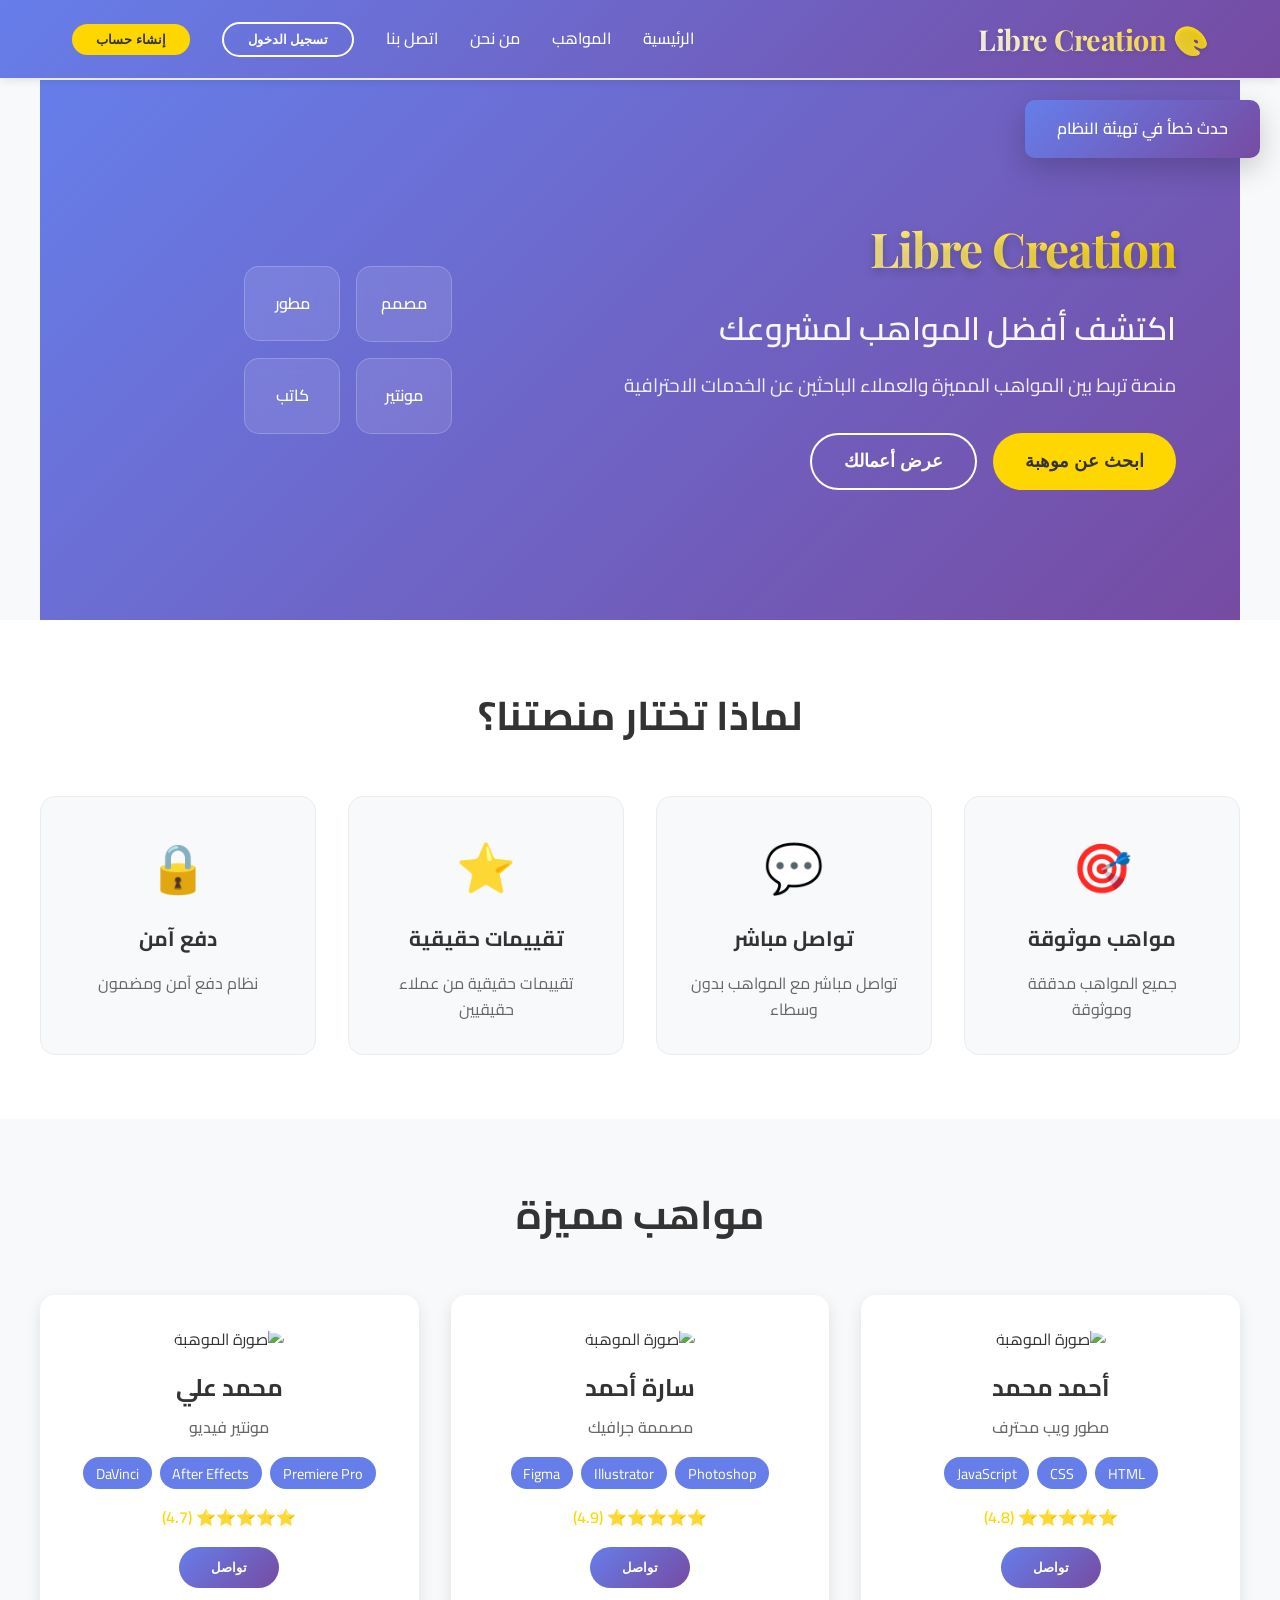
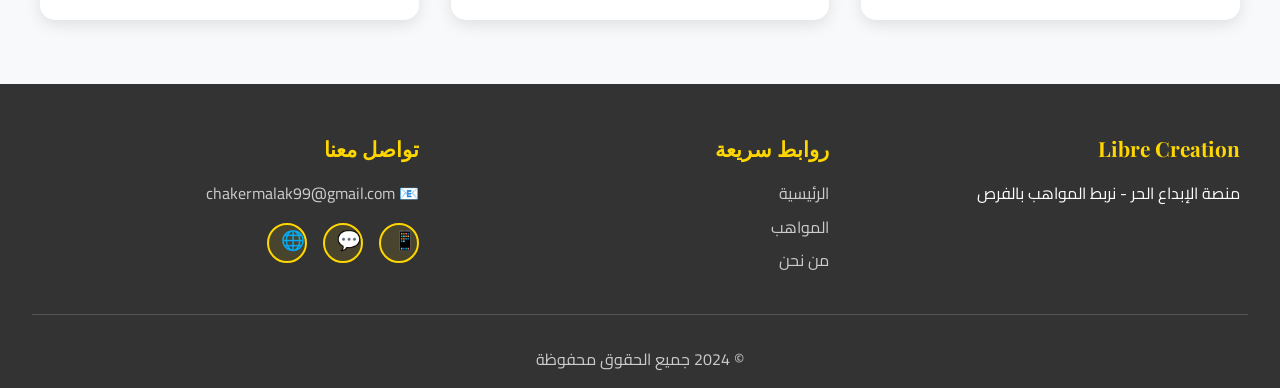
==== index.html @ 0668e9db "Implement professional Supabase database system with real authentication" ====
<!DOCTYPE html>
<html lang="ar" dir="rtl">
<head>
    <meta charset="UTF-8">
    <meta name="viewport" content="width=device-width, initial-scale=1.0">
    <title>Libre Creation - منصة الإبداع الحر</title>
    <link rel="stylesheet" href="styles.css">
    <link href="https://fonts.googleapis.com/css2?family=Tajawal:wght@300;400;500;700&family=Cairo:wght@400;600;700&family=Playfair+Display:wght@400;700&family=Poppins:wght@300;400;600;700&display=swap" rel="stylesheet">
    <!-- Supabase SDK -->
    <script src="https://unpkg.com/@supabase/supabase-js@2"></script>
</head>
<body>
    <!-- Header -->
    <header class="header">
        <nav class="navbar">
            <div class="logo">
                <h2 class="brand-name">🎨 Libre Creation</h2>
            </div>
            <div class="nav-links">
                <a href="#home">الرئيسية</a>
                <a href="#talents">المواهب</a>
                <a href="#about">من نحن</a>
                <a href="#contact">اتصل بنا</a>
                <button class="btn-login">تسجيل الدخول</button>
                <button class="btn-signup">إنشاء حساب</button>
            </div>
        </nav>
    </header>

    <!-- Hero Section -->
    <section id="home" class="hero">
        <div class="hero-content">
            <h1 class="hero-title">Libre Creation</h1>
            <h2 class="hero-subtitle">اكتشف أفضل المواهب لمشروعك</h2>
            <p>منصة تربط بين المواهب المميزة والعملاء الباحثين عن الخدمات الاحترافية</p>
            <div class="hero-buttons">
                <button class="btn-primary">ابحث عن موهبة</button>
                <button class="btn-secondary">عرض أعمالك</button>
            </div>
        </div>
        <div class="hero-image">
            <div class="talent-cards">
                <div class="talent-card">مصمم</div>
                <div class="talent-card">مطور</div>
                <div class="talent-card">مونتير</div>
                <div class="talent-card">كاتب</div>
            </div>
        </div>
    </section>

    <!-- Features Section -->
    <section class="features">
        <h2>لماذا تختار منصتنا؟</h2>
        <div class="features-grid">
            <div class="feature-card">
                <div class="feature-icon">🎯</div>
                <h3>مواهب موثوقة</h3>
                <p>جميع المواهب مدققة وموثوقة</p>
            </div>
            <div class="feature-card">
                <div class="feature-icon">💬</div>
                <h3>تواصل مباشر</h3>
                <p>تواصل مباشر مع المواهب بدون وسطاء</p>
            </div>
            <div class="feature-card">
                <div class="feature-icon">⭐</div>
                <h3>تقييمات حقيقية</h3>
                <p>تقييمات حقيقية من عملاء حقيقيين</p>
            </div>
            <div class="feature-card">
                <div class="feature-icon">🔒</div>
                <h3>دفع آمن</h3>
                <p>نظام دفع آمن ومضمون</p>
            </div>
        </div>
    </section>

    <!-- Talents Section -->
    <section id="talents" class="talents">
        <h2>مواهب مميزة</h2>
        <div class="talents-grid">
            <div class="talent-profile">
                <img src="https://via.placeholder.com/150" alt="صورة الموهبة">
                <h3>أحمد محمد</h3>
                <p class="talent-title">مطور ويب محترف</p>
                <div class="talent-skills">
                    <span>HTML</span>
                    <span>CSS</span>
                    <span>JavaScript</span>
                </div>
                <div class="talent-rating">
                    ⭐⭐⭐⭐⭐ (4.8)
                </div>
                <button class="btn-contact">تواصل</button>
            </div>
            <div class="talent-profile">
                <img src="https://via.placeholder.com/150" alt="صورة الموهبة">
                <h3>سارة أحمد</h3>
                <p class="talent-title">مصممة جرافيك</p>
                <div class="talent-skills">
                    <span>Photoshop</span>
                    <span>Illustrator</span>
                    <span>Figma</span>
                </div>
                <div class="talent-rating">
                    ⭐⭐⭐⭐⭐ (4.9)
                </div>
                <button class="btn-contact">تواصل</button>
            </div>
            <div class="talent-profile">
                <img src="https://via.placeholder.com/150" alt="صورة الموهبة">
                <h3>محمد علي</h3>
                <p class="talent-title">مونتير فيديو</p>
                <div class="talent-skills">
                    <span>Premiere Pro</span>
                    <span>After Effects</span>
                    <span>DaVinci</span>
                </div>
                <div class="talent-rating">
                    ⭐⭐⭐⭐⭐ (4.7)
                </div>
                <button class="btn-contact">تواصل</button>
            </div>
        </div>
    </section>

    <!-- Footer -->
    <footer class="footer">
        <div class="footer-content">
            <div class="footer-section">
                <h3>Libre Creation</h3>
                <p>منصة الإبداع الحر - نربط المواهب بالفرص</p>
            </div>
            <div class="footer-section">
                <h3>روابط سريعة</h3>
                <a href="#home">الرئيسية</a>
                <a href="#talents">المواهب</a>
                <a href="#about">من نحن</a>
            </div>
            <div class="footer-section">
                <h3>تواصل معنا</h3>
                <div class="contact-info">
                    <p>📧 chakermalak99@gmail.com</p>
                    <div class="social-links">
                        <a href="#" class="social-link">📱</a>
                        <a href="#" class="social-link">💬</a>
                        <a href="#" class="social-link">🌐</a>
                    </div>
                </div>
            </div>
        </div>
        <div class="footer-bottom">
            <p>&copy; 2024 جميع الحقوق محفوظة</p>
        </div>
    </footer>

    <!-- Supabase Configuration -->
    <script>
        // تكوين Supabase
        const SUPABASE_URL = 'https://cgyqryrkaxcyeqwxoskv.supabase.co';
        const SUPABASE_ANON_KEY = 'eyJhbGciOiJIUzI1NiIsInR5cCI6IkpXVCJ9.eyJpc3MiOiJzdXBhYmFzZSIsInJlZiI6ImNneXFyeXJrYXhjeWVxd29zayIsImFsZyI6ImhsMjU2IiwiaWF0IjoxNzA0MTA5MjEsImV4cCI6MjA0NDQ4MjkwMX0.vZWqpvP1W-elsvkPiDT-tk3wtqEQI7NwZUET16wJnTU';

        // تهيئة Supabase
        const { createClient } = supabase;
        window.supabase = createClient(SUPABASE_URL, SUPABASE_ANON_KEY);
        
        console.log('Supabase initialized successfully');
    </script>

    <script src="script-supabase.js"></script>
</body>
</html>
---- styles.css ----
/* إعدادات أساسية */
* {
    margin: 0;
    padding: 0;
    box-sizing: border-box;
}

body {
    font-family: 'Cairo', 'Tajawal', sans-serif;
    line-height: 1.6;
    color: #333;
    background-color: #f8f9fa;
}

/* Header */
.header {
    background: linear-gradient(135deg, #667eea 0%, #764ba2 100%);
    padding: 1rem 0;
    position: fixed;
    width: 100%;
    top: 0;
    z-index: 1000;
    box-shadow: 0 2px 10px rgba(0,0,0,0.1);
}

.navbar {
    max-width: 1200px;
    margin: 0 auto;
    padding: 0 2rem;
    display: flex;
    justify-content: space-between;
    align-items: center;
}

.logo h2 {
    color: white;
    font-size: 1.8rem;
}

.brand-name {
    font-family: 'Playfair Display', 'Poppins', serif;
    font-weight: 700;
    letter-spacing: -0.5px;
    background: linear-gradient(45deg, #ffffff, #ffd700);
    -webkit-background-clip: text;
    -webkit-text-fill-color: transparent;
    background-clip: text;
    text-shadow: 0 2px 4px rgba(0,0,0,0.1);
    display: inline-flex;
    align-items: center;
    gap: 0.5rem;
    animation: creativeGlow 3s ease-in-out infinite;
}

@keyframes creativeGlow {
    0%, 100% {
        filter: brightness(1);
        transform: scale(1);
    }
    50% {
        filter: brightness(1.2);
        transform: scale(1.05);
    }
}

.nav-links {
    display: flex;
    align-items: center;
    gap: 2rem;
}

.nav-links a {
    color: white;
    text-decoration: none;
    font-weight: 500;
    transition: color 0.3s;
}

.nav-links a:hover {
    color: #ffd700;
}

.btn-login, .btn-signup {
    padding: 0.5rem 1.5rem;
    border: none;
    border-radius: 25px;
    cursor: pointer;
    font-weight: 600;
    transition: all 0.3s;
}

.btn-login {
    background: transparent;
    color: white;
    border: 2px solid white;
}

.btn-login:hover {
    background: white;
    color: #667eea;
}

.btn-signup {
    background: #ffd700;
    color: #333;
}

.btn-signup:hover {
    background: #ffed4e;
    transform: translateY(-2px);
}

/* Hero Section */
.hero {
    margin-top: 80px;
    padding: 4rem 2rem;
    background: linear-gradient(135deg, #667eea 0%, #764ba2 100%);
    min-height: 60vh;
    display: flex;
    align-items: center;
    justify-content: space-between;
    max-width: 1200px;
    margin-left: auto;
    margin-right: auto;
}

.hero-content {
    flex: 1;
    color: white;
    padding-right: 2rem;
}

.hero-content h1 {
    font-size: 3rem;
    margin-bottom: 1rem;
    font-weight: 700;
}

.hero-title {
    font-family: 'Playfair Display', 'Poppins', serif;
    font-size: 4rem;
    font-weight: 700;
    background: linear-gradient(45deg, #ffffff, #ffd700);
    -webkit-background-clip: text;
    -webkit-text-fill-color: transparent;
    background-clip: text;
    text-shadow: 0 4px 8px rgba(0,0,0,0.2);
    margin-bottom: 0.5rem;
    letter-spacing: -1px;
}

.hero-subtitle {
    font-size: 2rem;
    font-weight: 600;
    color: #ffffff;
    margin-bottom: 1rem;
    opacity: 0.95;
}

.hero-content p {
    font-size: 1.2rem;
    margin-bottom: 2rem;
    opacity: 0.9;
}

.hero-buttons {
    display: flex;
    gap: 1rem;
}

.btn-primary, .btn-secondary {
    padding: 1rem 2rem;
    border: none;
    border-radius: 30px;
    font-size: 1.1rem;
    font-weight: 600;
    cursor: pointer;
    transition: all 0.3s;
}

.btn-primary {
    background: #ffd700;
    color: #333;
}

.btn-primary:hover {
    background: #ffed4e;
    transform: translateY(-3px);
    box-shadow: 0 10px 20px rgba(255, 215, 0, 0.3);
}

.btn-secondary {
    background: transparent;
    color: white;
    border: 2px solid white;
}

.btn-secondary:hover {
    background: white;
    color: #667eea;
}

.hero-image {
    flex: 1;
    display: flex;
    justify-content: center;
    align-items: center;
}

.talent-cards {
    display: grid;
    grid-template-columns: repeat(2, 1fr);
    gap: 1rem;
}

.talent-card {
    background: rgba(255, 255, 255, 0.1);
    backdrop-filter: blur(10px);
    padding: 1.5rem;
    border-radius: 15px;
    text-align: center;
    color: white;
    font-weight: 600;
    border: 1px solid rgba(255, 255, 255, 0.2);
    transition: all 0.3s;
}

.talent-card:hover {
    transform: translateY(-5px);
    background: rgba(255, 255, 255, 0.2);
}

/* Features Section */
.features {
    padding: 4rem 2rem;
    background: white;
    text-align: center;
}

.features h2 {
    font-size: 2.5rem;
    margin-bottom: 3rem;
    color: #333;
}

.features-grid {
    display: grid;
    grid-template-columns: repeat(auto-fit, minmax(250px, 1fr));
    gap: 2rem;
    max-width: 1200px;
    margin: 0 auto;
}

.feature-card {
    padding: 2rem;
    border-radius: 15px;
    background: #f8f9fa;
    transition: all 0.3s;
    border: 1px solid #e9ecef;
}

.feature-card:hover {
    transform: translateY(-10px);
    box-shadow: 0 15px 30px rgba(0,0,0,0.1);
    background: white;
}

.feature-icon {
    font-size: 3rem;
    margin-bottom: 1rem;
}

.feature-card h3 {
    font-size: 1.3rem;
    margin-bottom: 1rem;
    color: #333;
}

.feature-card p {
    color: #666;
    line-height: 1.6;
}

/* Talents Section */
.talents {
    padding: 4rem 2rem;
    background: #f8f9fa;
}

.talents h2 {
    font-size: 2.5rem;
    margin-bottom: 3rem;
    text-align: center;
    color: #333;
}

.talents-grid {
    display: grid;
    grid-template-columns: repeat(auto-fit, minmax(300px, 1fr));
    gap: 2rem;
    max-width: 1200px;
    margin: 0 auto;
}

.talent-profile {
    background: white;
    border-radius: 15px;
    padding: 2rem;
    text-align: center;
    box-shadow: 0 5px 15px rgba(0,0,0,0.1);
    transition: all 0.3s;
}

.talent-profile:hover {
    transform: translateY(-5px);
    box-shadow: 0 15px 30px rgba(0,0,0,0.15);
}

.talent-profile img {
    width: 150px;
    height: 150px;
    border-radius: 50%;
    margin-bottom: 1rem;
    object-fit: cover;
}

.talent-profile h3 {
    font-size: 1.5rem;
    margin-bottom: 0.5rem;
    color: #333;
}

.talent-title {
    color: #666;
    margin-bottom: 1rem;
    font-weight: 500;
}

.talent-skills {
    display: flex;
    justify-content: center;
    gap: 0.5rem;
    margin-bottom: 1rem;
    flex-wrap: wrap;
}

.talent-skills span {
    background: #667eea;
    color: white;
    padding: 0.3rem 0.8rem;
    border-radius: 20px;
    font-size: 0.9rem;
}

.talent-rating {
    margin-bottom: 1rem;
    color: #ffd700;
    font-weight: 600;
}

.btn-contact {
    background: linear-gradient(135deg, #667eea 0%, #764ba2 100%);
    color: white;
    border: none;
    padding: 0.8rem 2rem;
    border-radius: 25px;
    cursor: pointer;
    font-weight: 600;
    transition: all 0.3s;
}

.btn-contact:hover {
    transform: translateY(-2px);
    box-shadow: 0 10px 20px rgba(102, 126, 234, 0.3);
}

/* Footer */
.footer {
    background: #333;
    color: white;
    padding: 3rem 2rem 1rem;
}

.footer-content {
    max-width: 1200px;
    margin: 0 auto;
    display: grid;
    grid-template-columns: repeat(auto-fit, minmax(250px, 1fr));
    gap: 2rem;
    margin-bottom: 2rem;
}

.footer-section h3 {
    margin-bottom: 1rem;
    color: #ffd700;
    font-family: 'Playfair Display', 'Poppins', serif;
    font-weight: 700;
    font-size: 1.3rem;
}

.footer-section a {
    display: block;
    color: #ccc;
    text-decoration: none;
    margin-bottom: 0.5rem;
    transition: color 0.3s;
}

.contact-info p {
    color: #ccc;
    margin-bottom: 1rem;
    font-size: 1rem;
}

.social-links {
    display: flex;
    gap: 1rem;
    margin-top: 1rem;
}

.social-link {
    display: inline-flex;
    align-items: center;
    justify-content: center;
    width: 40px;
    height: 40px;
    background: rgba(255, 215, 0, 0.1);
    border: 2px solid #ffd700;
    border-radius: 50%;
    text-decoration: none;
    font-size: 1.2rem;
    transition: all 0.3s;
}

.social-link:hover {
    background: #ffd700;
    transform: translateY(-3px);
    box-shadow: 0 5px 15px rgba(255, 215, 0, 0.3);
}

.footer-section a:hover {
    color: #ffd700;
}

.footer-bottom {
    text-align: center;
    padding-top: 2rem;
    border-top: 1px solid #555;
    color: #ccc;
}

/* Responsive Design */
@media (max-width: 768px) {
    .nav-links {
        display: none;
    }
    
    .hero {
        flex-direction: column;
        text-align: center;
        padding: 2rem 1rem;
    }
    
    .hero-content {
        padding-right: 0;
        margin-bottom: 2rem;
    }
    
    .hero-content h1 {
        font-size: 2rem;
    }
    
    .hero-title {
        font-size: 2.5rem;
    }
    
    .hero-subtitle {
        font-size: 1.5rem;
    }
    
    .hero-buttons {
        justify-content: center;
    }
    
    .talent-cards {
        grid-template-columns: 1fr;
    }
    
    .features-grid,
    .talents-grid {
        grid-template-columns: 1fr;
    }
}
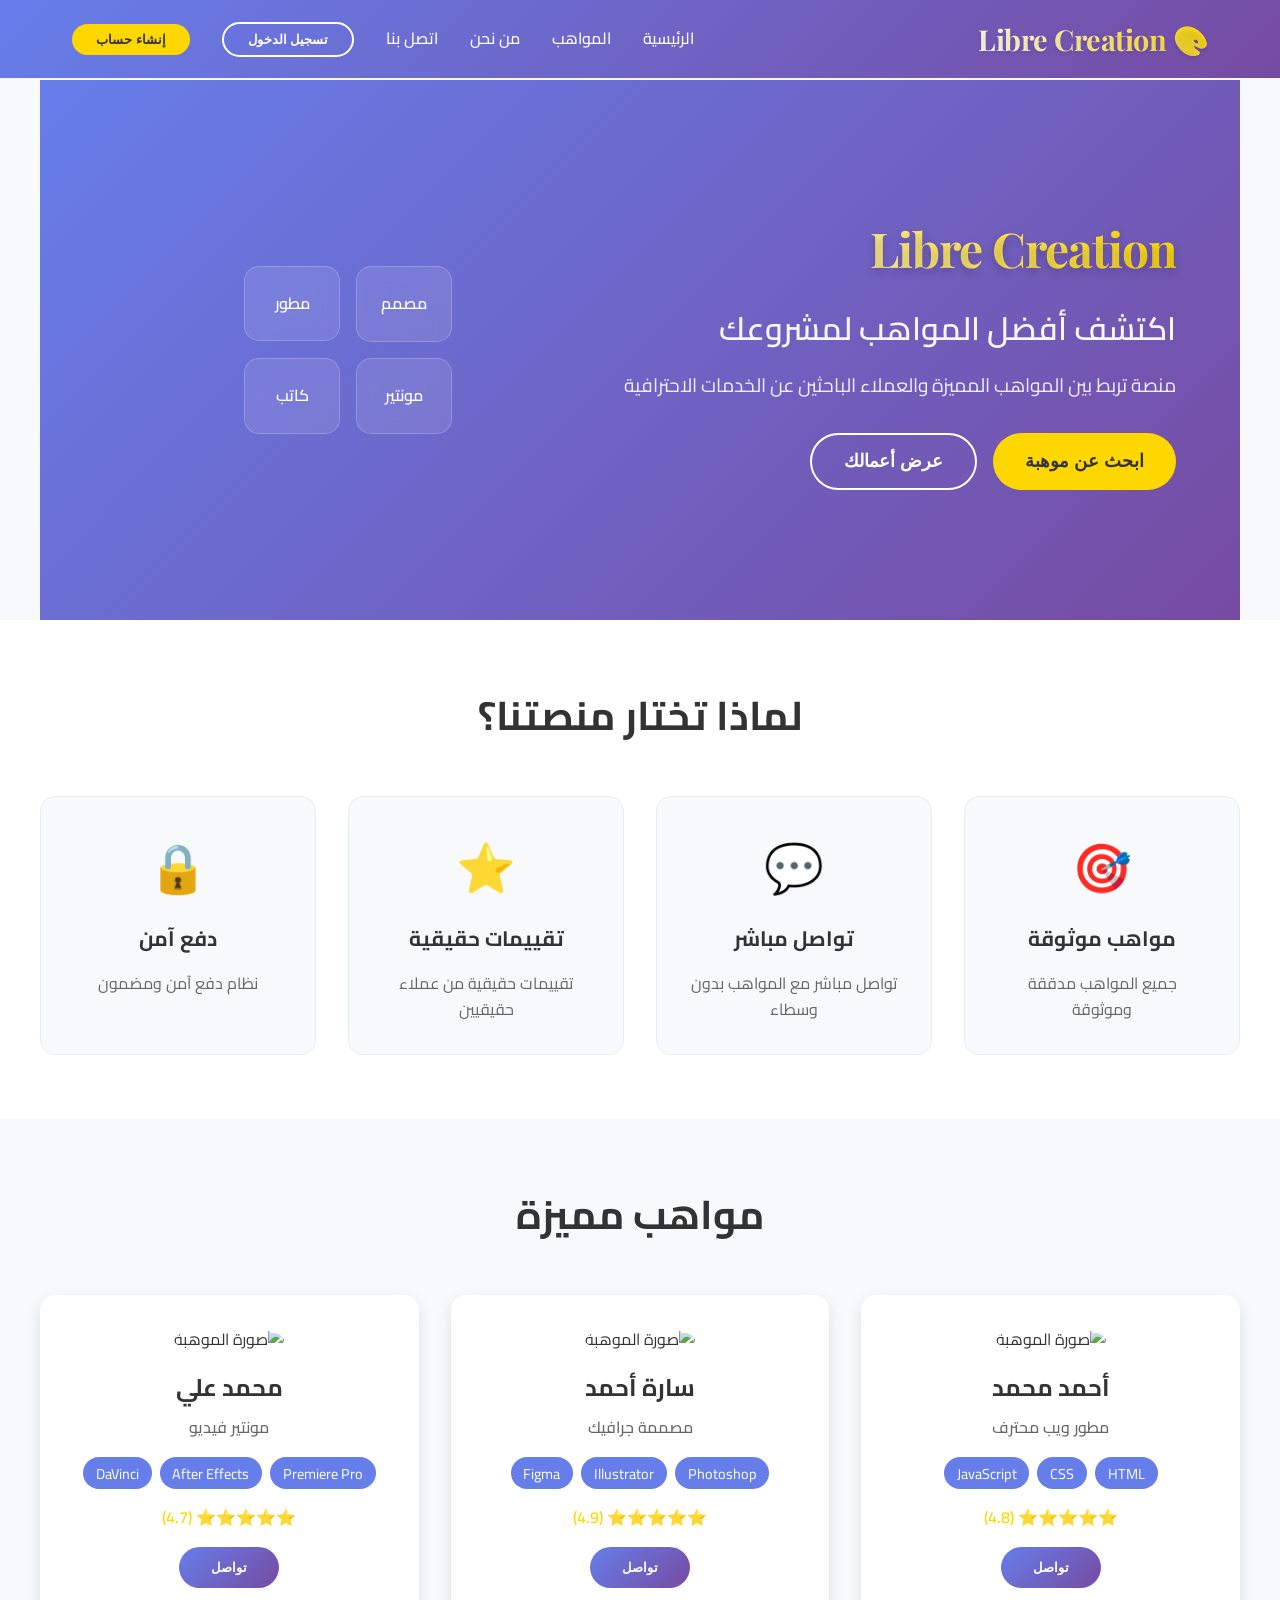
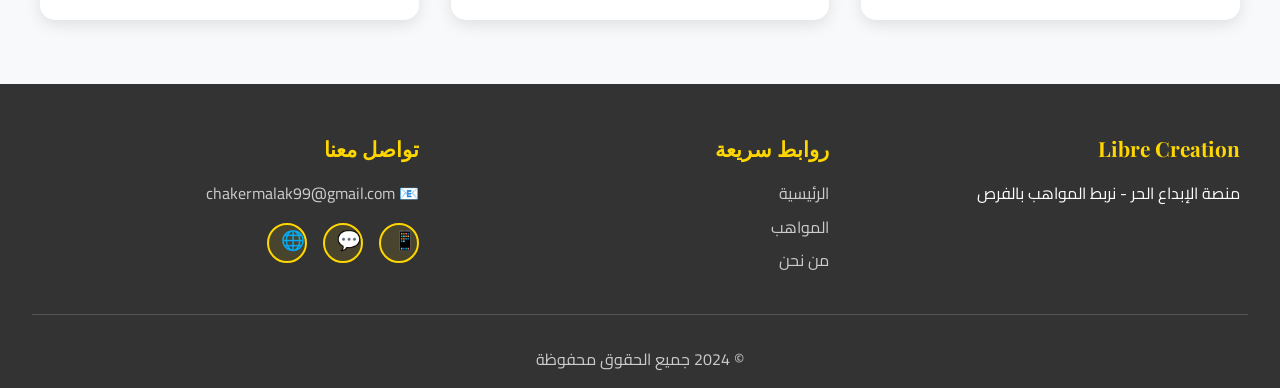
==== commit ef946c7a: "fix: إصلاح نظام تسجيل الدخول - إزالة التعارض وإعادة كتابة المصادقة" ====
--- a/index.html
+++ b/index.html
@@ -154,19 +154,6 @@
         </div>
     </footer>
 
-    <!-- Supabase Configuration -->
-    <script>
-        // تكوين Supabase
-        const SUPABASE_URL = 'https://cgyqryrkaxcyeqwxoskv.supabase.co';
-        const SUPABASE_ANON_KEY = 'eyJhbGciOiJIUzI1NiIsInR5cCI6IkpXVCJ9.eyJpc3MiOiJzdXBhYmFzZSIsInJlZiI6ImNneXFyeXJrYXhjeWVxd29zayIsImFsZyI6ImhsMjU2IiwiaWF0IjoxNzA0MTA5MjEsImV4cCI6MjA0NDQ4MjkwMX0.vZWqpvP1W-elsvkPiDT-tk3wtqEQI7NwZUET16wJnTU';
-
-        // تهيئة Supabase
-        const { createClient } = supabase;
-        window.supabase = createClient(SUPABASE_URL, SUPABASE_ANON_KEY);
-        
-        console.log('Supabase initialized successfully');
-    </script>
-
-    <script src="script-supabase.js"></script>
+    <script src="script-simple.js"></script>
 </body>
 </html>
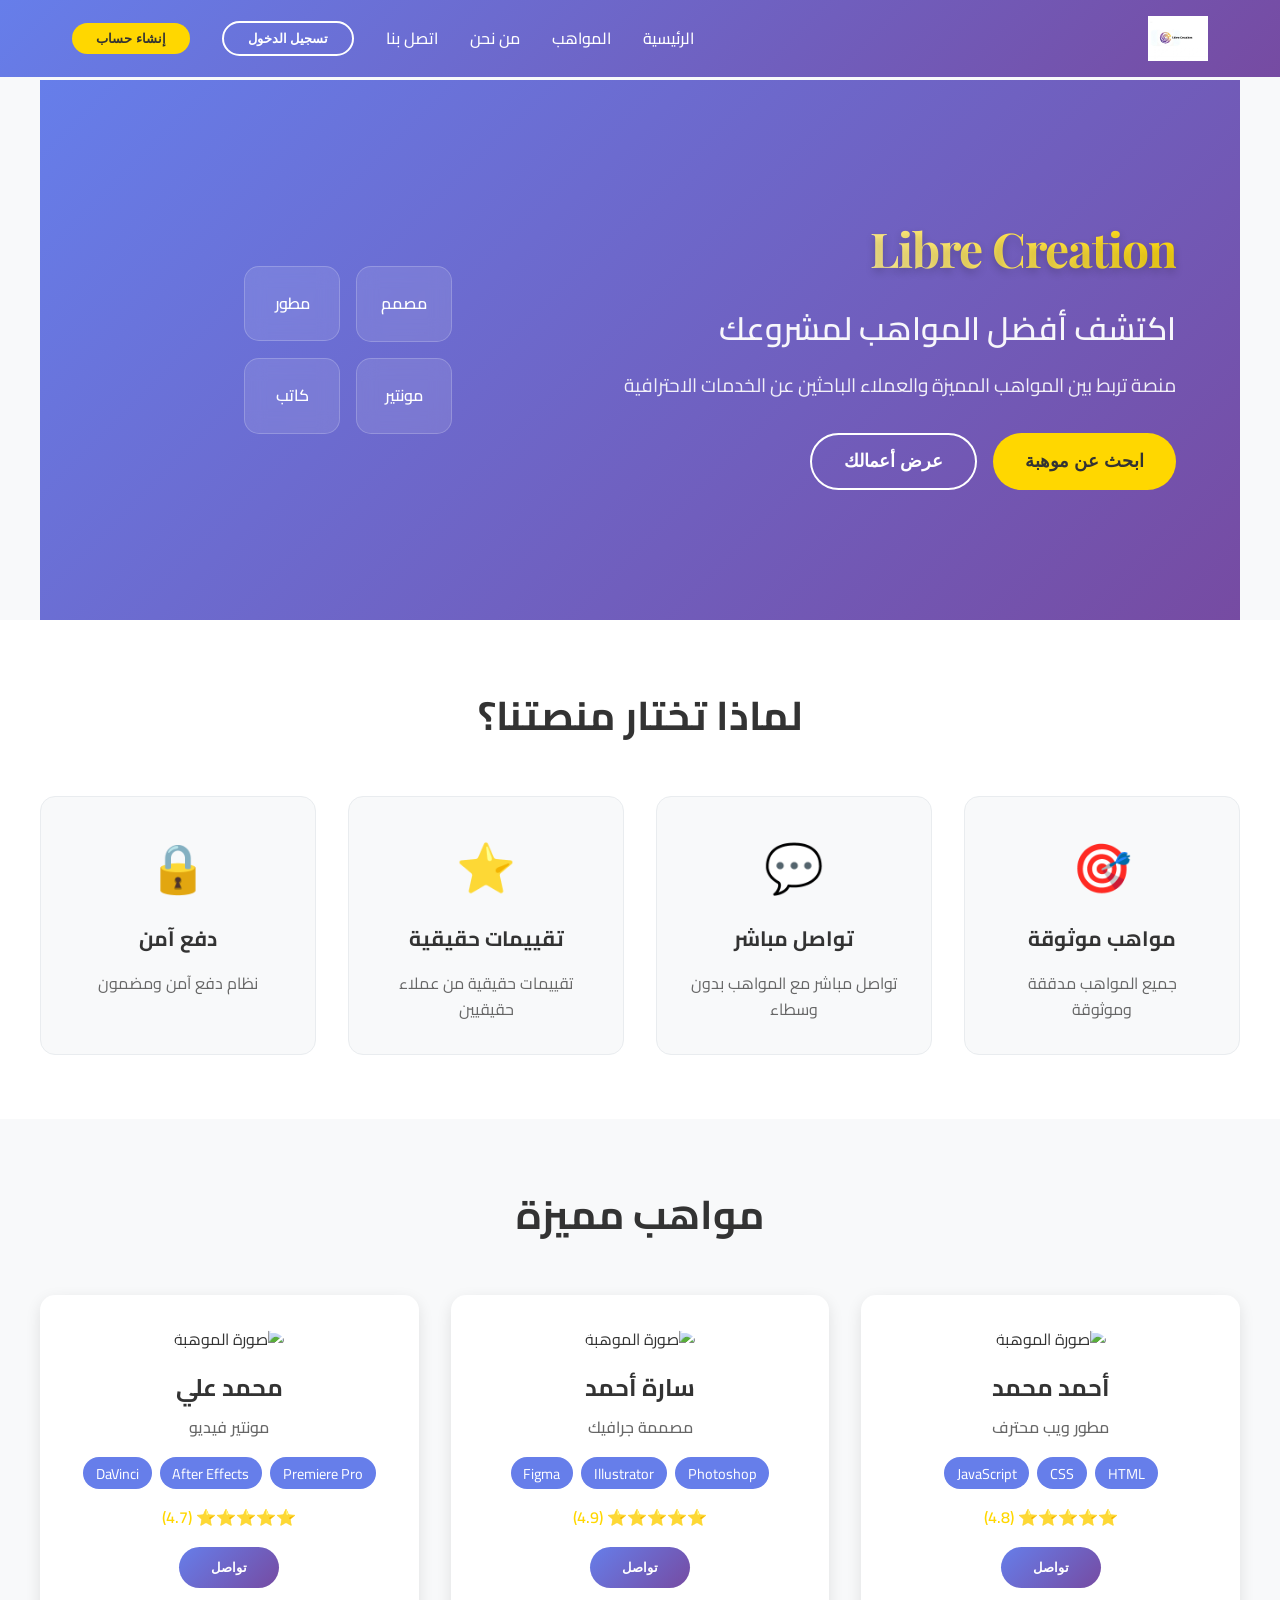
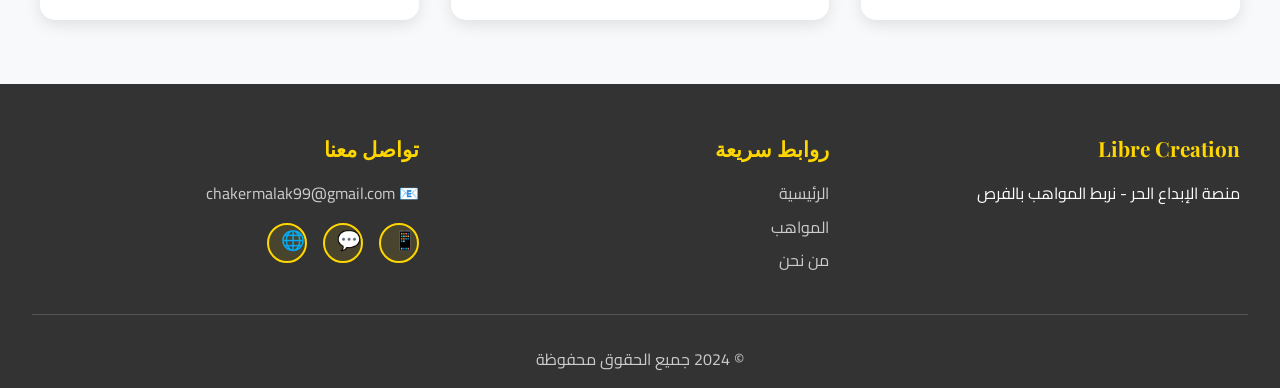
==== commit 40493c53: "feat: تغيير اللوقو + إضافة favicon + تنظيف المشروع" ====
--- a/index.html
+++ b/index.html
@@ -4,6 +4,7 @@
     <meta charset="UTF-8">
     <meta name="viewport" content="width=device-width, initial-scale=1.0">
     <title>Libre Creation - منصة الإبداع الحر</title>
+    <link rel="icon" type="image/png" href="logo.png">
     <link rel="stylesheet" href="styles.css">
     <link href="https://fonts.googleapis.com/css2?family=Tajawal:wght@300;400;500;700&family=Cairo:wght@400;600;700&family=Playfair+Display:wght@400;700&family=Poppins:wght@300;400;600;700&display=swap" rel="stylesheet">
     <!-- Supabase SDK -->
@@ -14,7 +15,9 @@
     <header class="header">
         <nav class="navbar">
             <div class="logo">
-                <h2 class="brand-name">🎨 Libre Creation</h2>
+                <a href="index.html" style="display:flex;align-items:center;gap:.6rem;text-decoration:none">
+                    <img src="logo.png" alt="Libre Creation" style="height:45px;width:auto;object-fit:contain">
+                </a>
             </div>
             <div class="nav-links">
                 <a href="#home">الرئيسية</a>
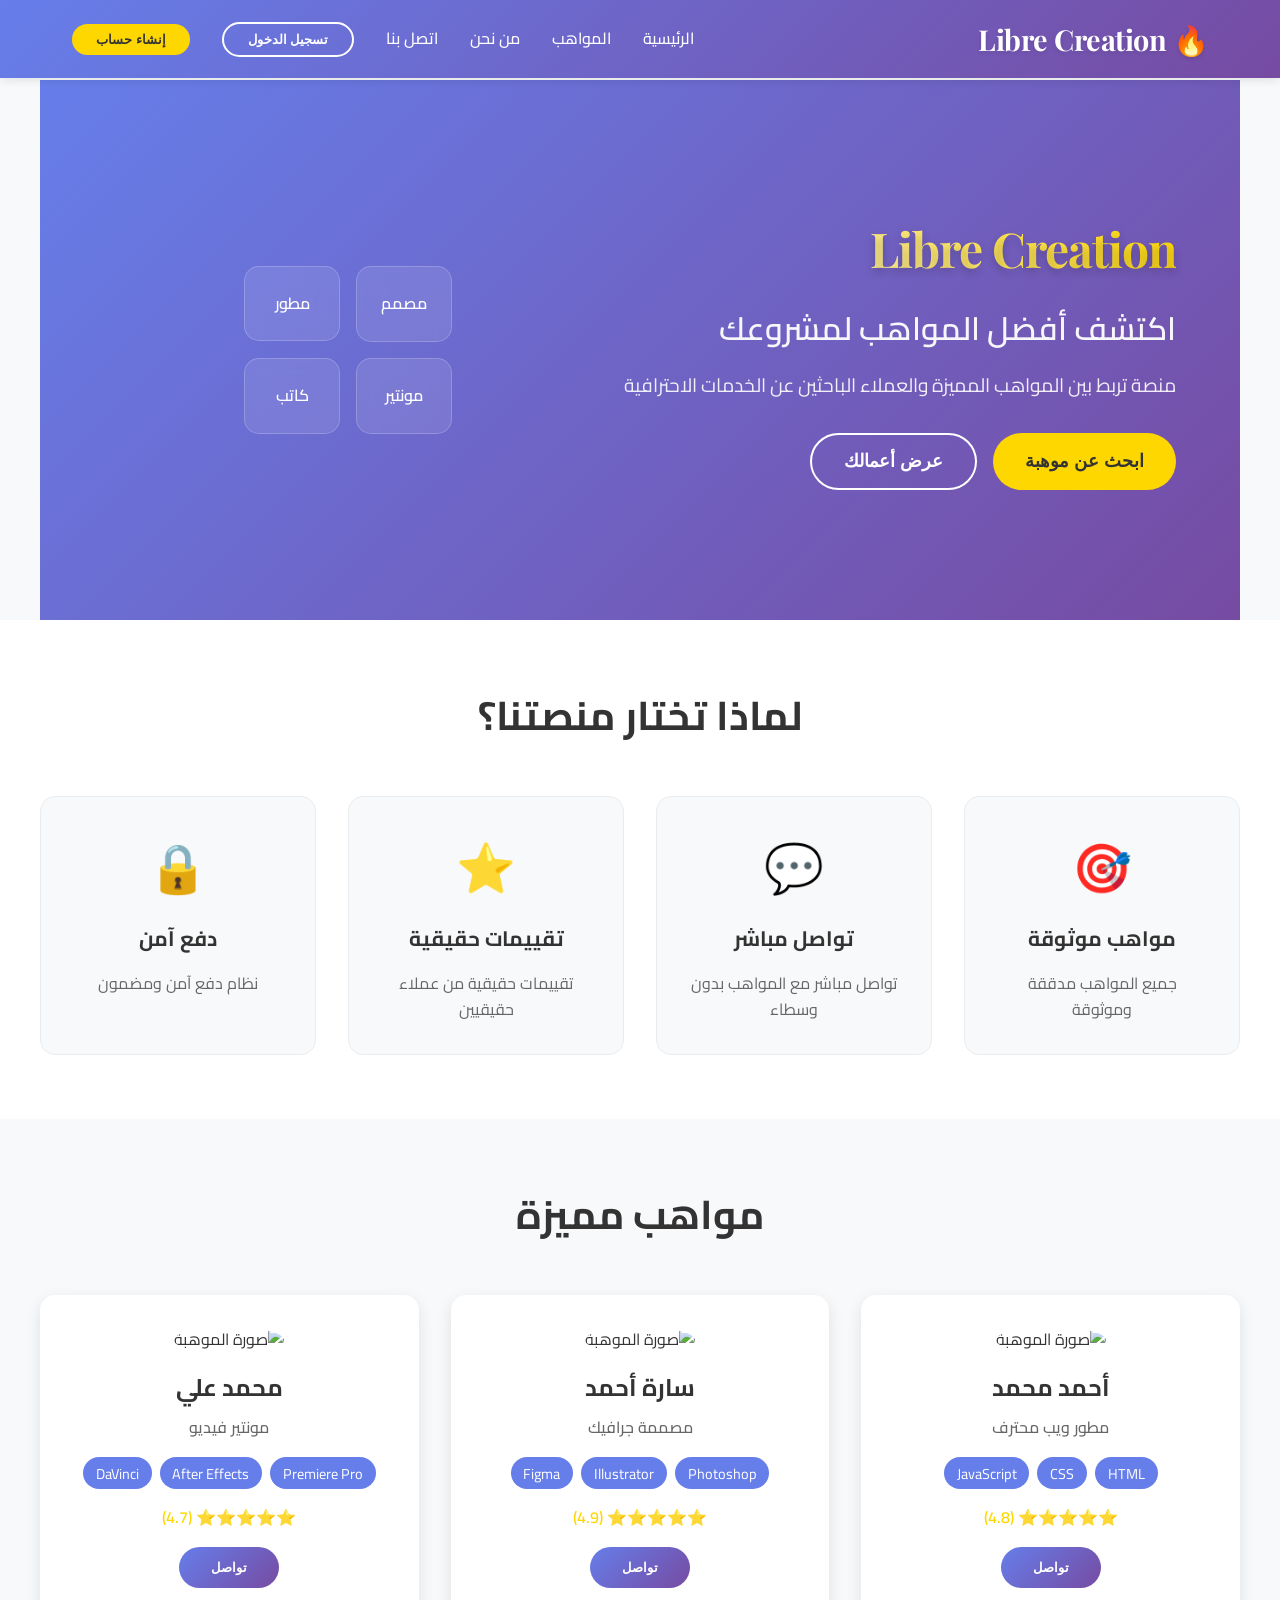
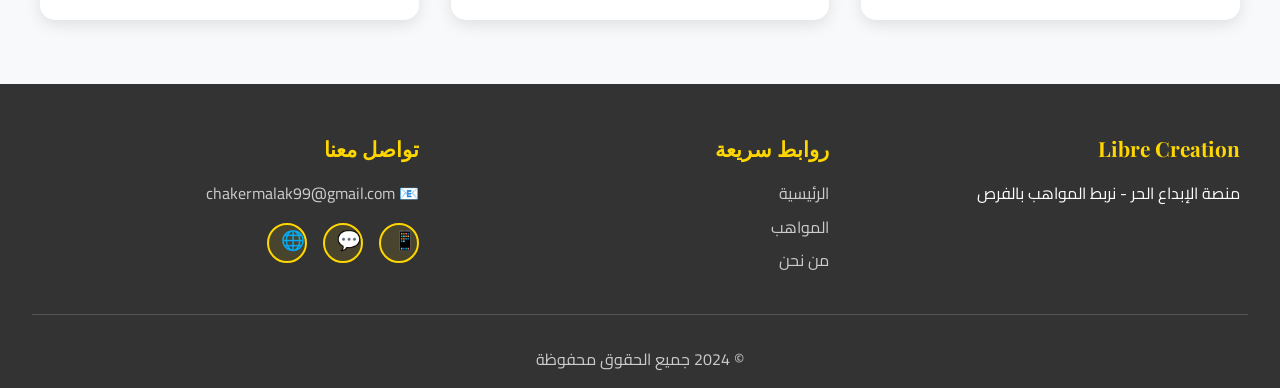
==== commit 9b063de0: "Update logo to fire emoji and make text white" ====
--- a/index.html
+++ b/index.html
@@ -4,7 +4,6 @@
     <meta charset="UTF-8">
     <meta name="viewport" content="width=device-width, initial-scale=1.0">
     <title>Libre Creation - منصة الإبداع الحر</title>
-    <link rel="icon" type="image/png" href="logo.png">
     <link rel="stylesheet" href="styles.css">
     <link href="https://fonts.googleapis.com/css2?family=Tajawal:wght@300;400;500;700&family=Cairo:wght@400;600;700&family=Playfair+Display:wght@400;700&family=Poppins:wght@300;400;600;700&display=swap" rel="stylesheet">
     <!-- Supabase SDK -->
@@ -15,9 +14,7 @@
     <header class="header">
         <nav class="navbar">
             <div class="logo">
-                <a href="index.html" style="display:flex;align-items:center;gap:.6rem;text-decoration:none">
-                    <img src="logo.png" alt="Libre Creation" style="height:45px;width:auto;object-fit:contain">
-                </a>
+                <h2 class="brand-name">🔥 Libre Creation</h2>
             </div>
             <div class="nav-links">
                 <a href="#home">الرئيسية</a>
@@ -157,6 +154,19 @@
         </div>
     </footer>
 
+    <!-- Supabase Configuration -->
+    <script>
+        // تكوين Supabase
+        const SUPABASE_URL = 'https://cgyqryrkaxcyeqwxoskv.supabase.co';
+        const SUPABASE_ANON_KEY = 'eyJhbGciOiJIUzI1NiIsInR5cCI6IkpXVCJ9.eyJpc3MiOiJzdXBhYmFzZSIsInJlZiI6ImNneXFyeXJrYXhjeWVxd29zayIsImFsZyI6ImhsMjU2IiwiaWF0IjoxNzA0MTA5MjEsImV4cCI6MjA0NDQ4MjkwMX0.vZWqpvP1W-elsvkPiDT-tk3wtqEQI7NwZUET16wJnTU';
+
+        // تهيئة Supabase
+        const { createClient } = supabase;
+        window.supabase = createClient(SUPABASE_URL, SUPABASE_ANON_KEY);
+        
+        console.log('Supabase initialized successfully');
+    </script>
+
     <script src="script-simple.js"></script>
 </body>
 </html>
--- a/styles.css
+++ b/styles.css
@@ -41,10 +41,7 @@
     font-family: 'Playfair Display', 'Poppins', serif;
     font-weight: 700;
     letter-spacing: -0.5px;
-    background: linear-gradient(45deg, #ffffff, #ffd700);
-    -webkit-background-clip: text;
-    -webkit-text-fill-color: transparent;
-    background-clip: text;
+    color: white;
     text-shadow: 0 2px 4px rgba(0,0,0,0.1);
     display: inline-flex;
     align-items: center;
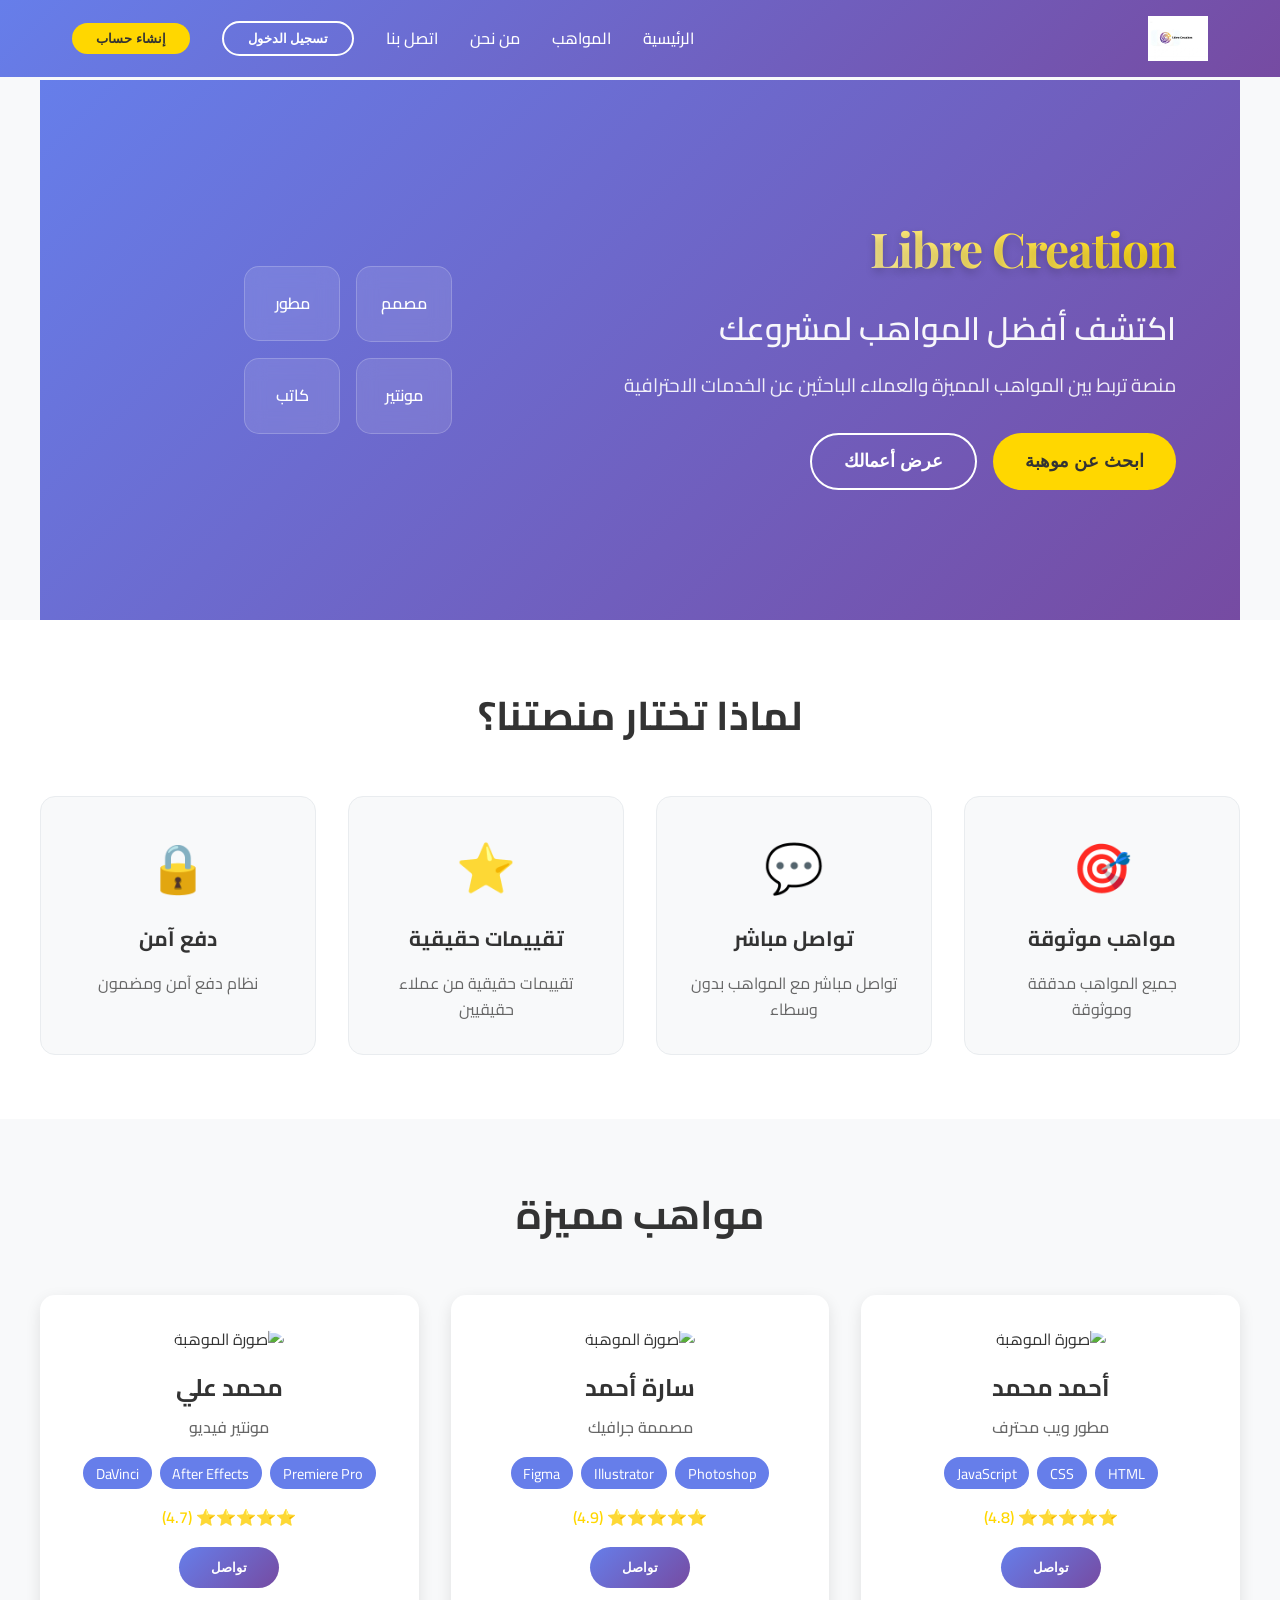
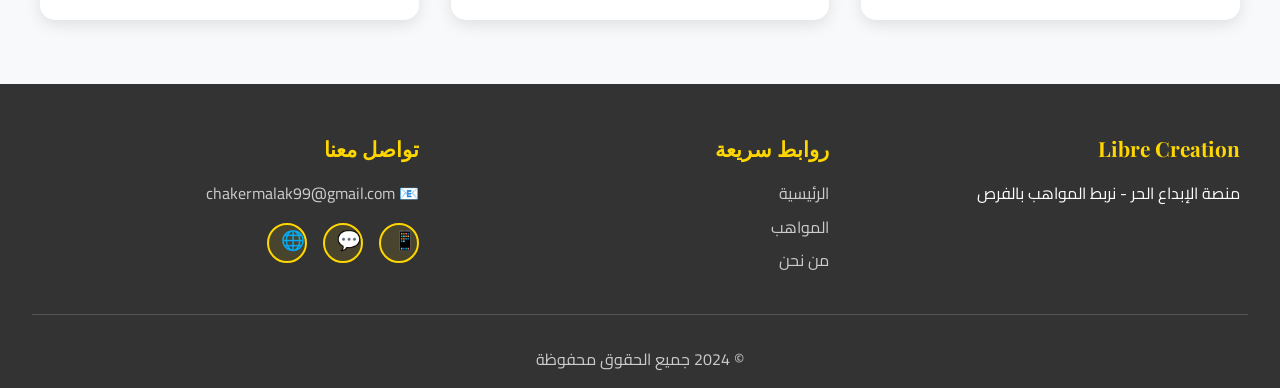
==== commit 768bfb9d: "Merge changes - keep new logo image" ====
--- a/index.html
+++ b/index.html
@@ -4,6 +4,7 @@
     <meta charset="UTF-8">
     <meta name="viewport" content="width=device-width, initial-scale=1.0">
     <title>Libre Creation - منصة الإبداع الحر</title>
+    <link rel="icon" type="image/png" href="logo.png">
     <link rel="stylesheet" href="styles.css">
     <link href="https://fonts.googleapis.com/css2?family=Tajawal:wght@300;400;500;700&family=Cairo:wght@400;600;700&family=Playfair+Display:wght@400;700&family=Poppins:wght@300;400;600;700&display=swap" rel="stylesheet">
     <!-- Supabase SDK -->
@@ -14,7 +15,9 @@
     <header class="header">
         <nav class="navbar">
             <div class="logo">
-                <h2 class="brand-name">🔥 Libre Creation</h2>
+                <a href="index.html" style="display:flex;align-items:center;gap:.6rem;text-decoration:none">
+                    <img src="logo.png" alt="Libre Creation" style="height:45px;width:auto;object-fit:contain">
+                </a>
             </div>
             <div class="nav-links">
                 <a href="#home">الرئيسية</a>
@@ -154,19 +157,6 @@
         </div>
     </footer>
 
-    <!-- Supabase Configuration -->
-    <script>
-        // تكوين Supabase
-        const SUPABASE_URL = 'https://cgyqryrkaxcyeqwxoskv.supabase.co';
-        const SUPABASE_ANON_KEY = 'eyJhbGciOiJIUzI1NiIsInR5cCI6IkpXVCJ9.eyJpc3MiOiJzdXBhYmFzZSIsInJlZiI6ImNneXFyeXJrYXhjeWVxd29zayIsImFsZyI6ImhsMjU2IiwiaWF0IjoxNzA0MTA5MjEsImV4cCI6MjA0NDQ4MjkwMX0.vZWqpvP1W-elsvkPiDT-tk3wtqEQI7NwZUET16wJnTU';
-
-        // تهيئة Supabase
-        const { createClient } = supabase;
-        window.supabase = createClient(SUPABASE_URL, SUPABASE_ANON_KEY);
-        
-        console.log('Supabase initialized successfully');
-    </script>
-
     <script src="script-simple.js"></script>
 </body>
 </html>
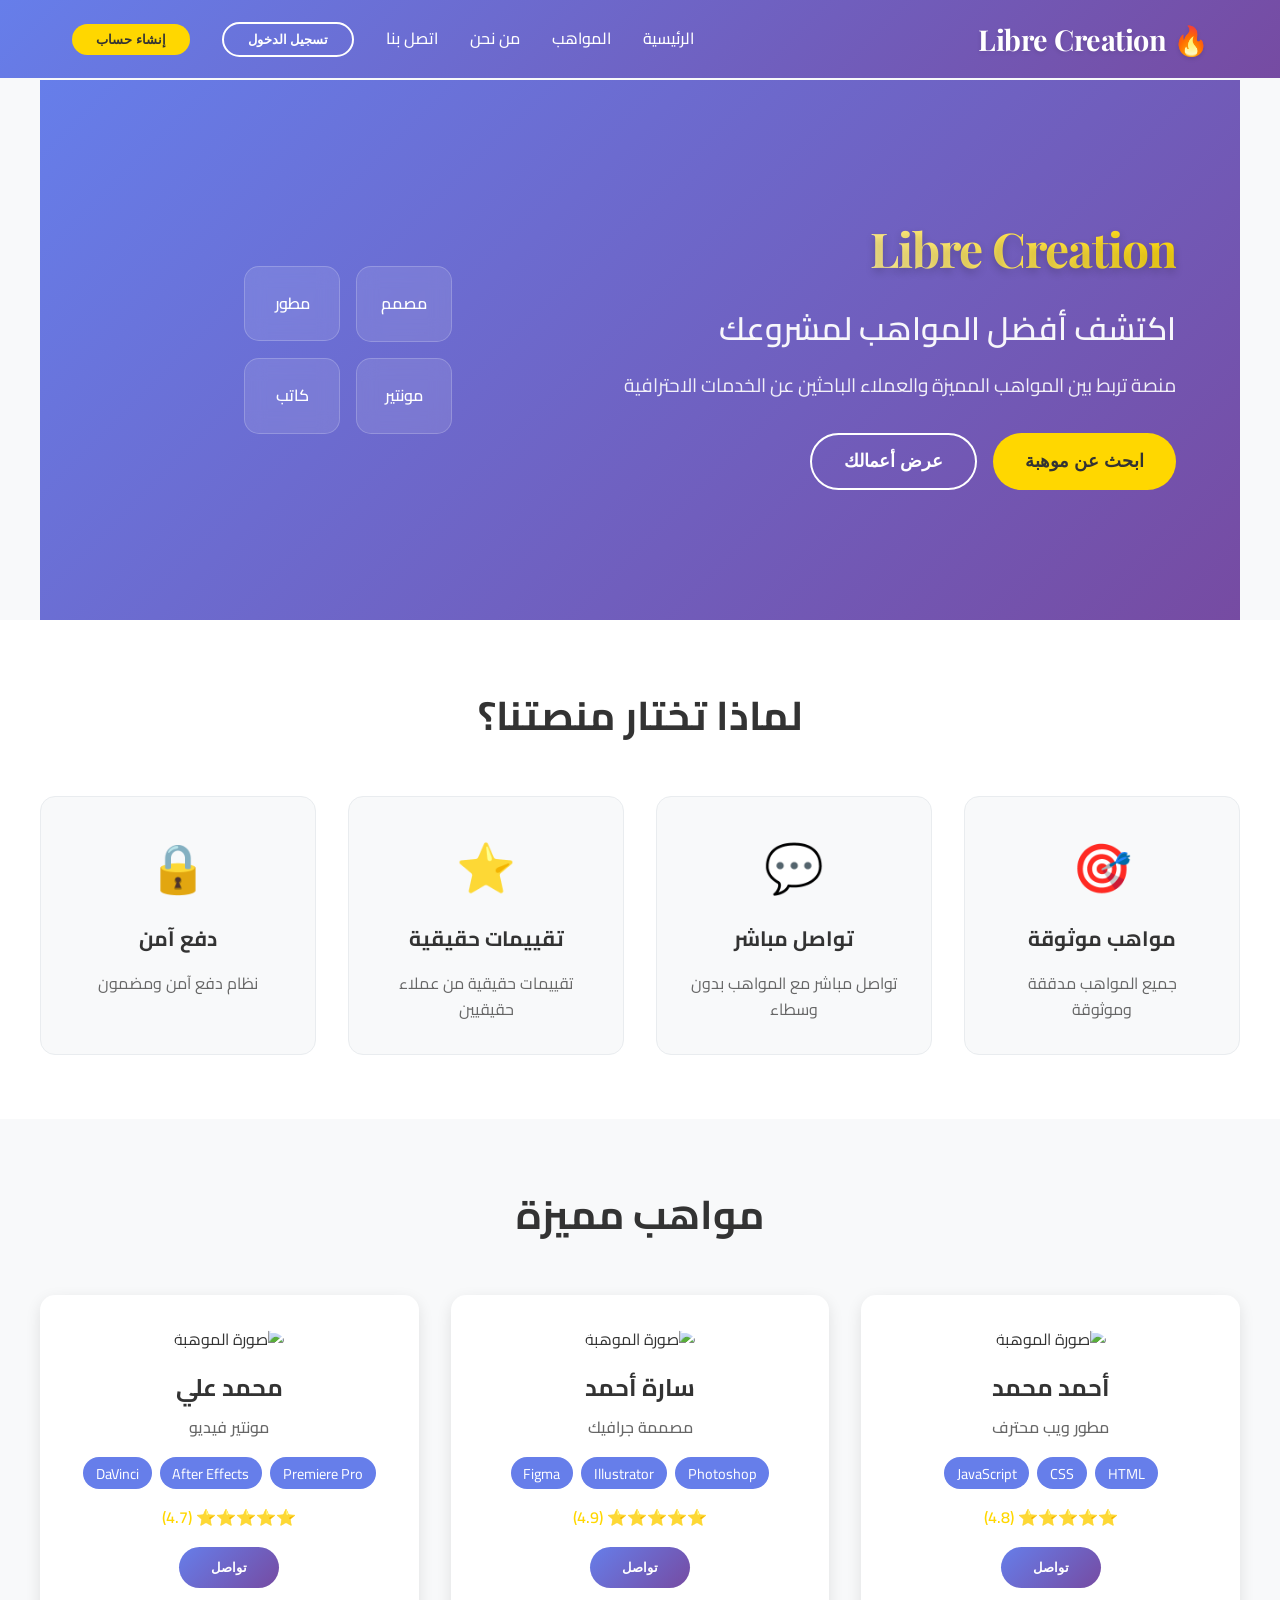
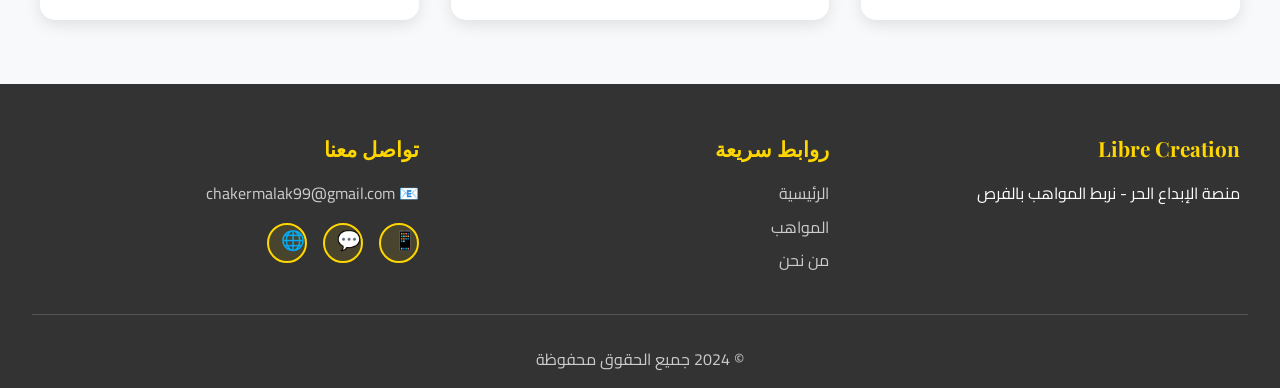
==== commit acf752bd: "Replace logo image with fire emoji text" ====
--- a/index.html
+++ b/index.html
@@ -15,9 +15,7 @@
     <header class="header">
         <nav class="navbar">
             <div class="logo">
-                <a href="index.html" style="display:flex;align-items:center;gap:.6rem;text-decoration:none">
-                    <img src="logo.png" alt="Libre Creation" style="height:45px;width:auto;object-fit:contain">
-                </a>
+                <h2 class="brand-name">🔥 Libre Creation</h2>
             </div>
             <div class="nav-links">
                 <a href="#home">الرئيسية</a>
